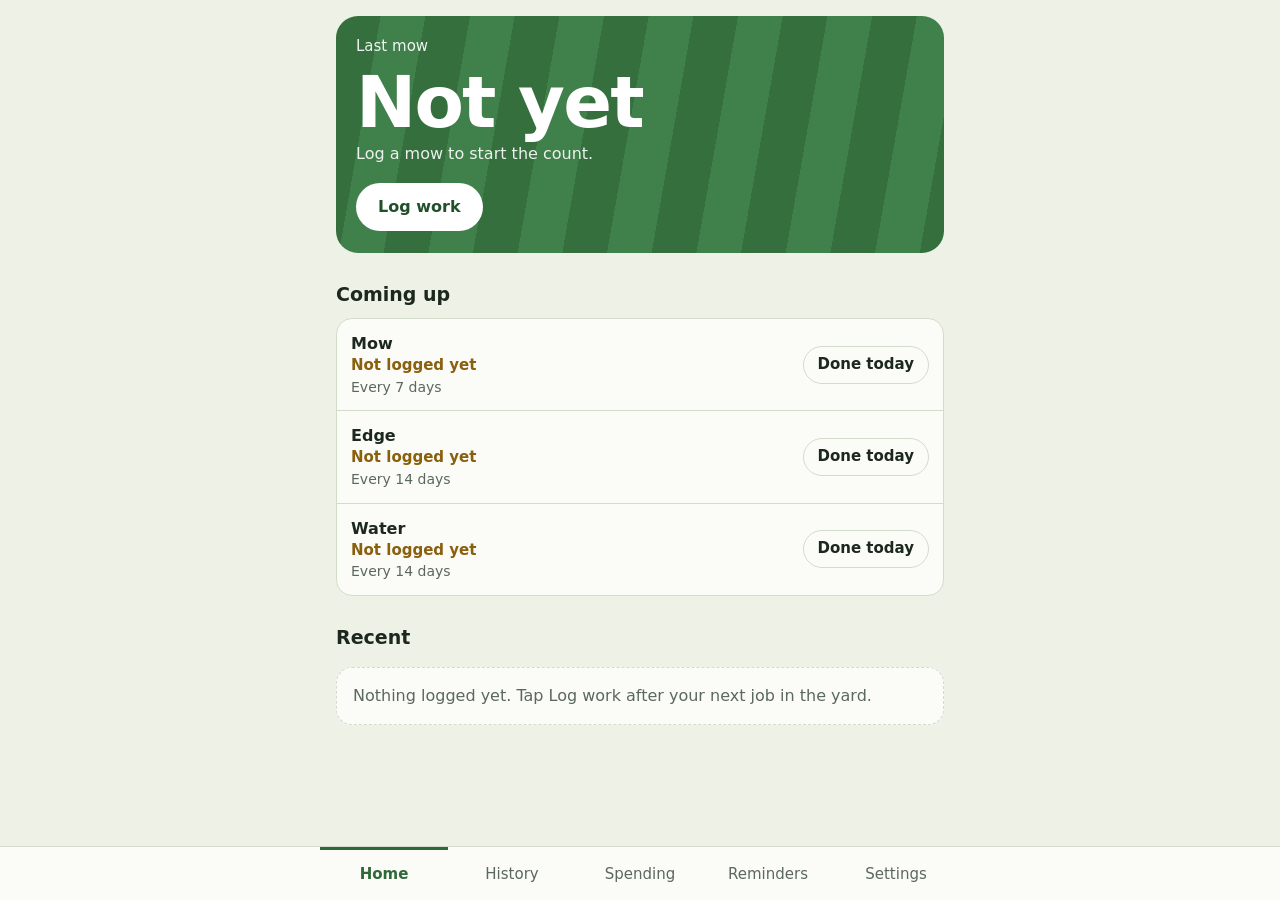
==== index.html @ 5a9a0180 "Add files via upload" ====
<!doctype html>
<html lang="en">
<head>
<meta charset="utf-8">
<meta name="viewport" content="width=device-width, initial-scale=1, viewport-fit=cover">
<title>TurfDiary</title>
<meta name="description" content="Your lawn’s diary: track yard work, products, costs, reminders and progress photos.">
<meta name="theme-color" content="#2E6A39">
<link rel="manifest" href="manifest.webmanifest">
<link rel="icon" href="icon-192.png" type="image/png">
<link rel="apple-touch-icon" href="icon-192.png">
<link rel="stylesheet" href="styles.css">
</head>
<body>
<div id="root"></div>
<div id="sheet"></div>
<noscript><p style="padding:16px">TurfDiary needs JavaScript turned on.</p></noscript>
<script src="app.js"></script>
<script>
if("serviceWorker" in navigator){window.addEventListener("load",function(){navigator.serviceWorker.register("sw.js").catch(function(){})})}
</script>
</body>
</html>
---- styles.css ----
:root{--bg:#EDF1E6;--surface:#FBFCF8;--ink:#1C281E;--muted:#5B685C;--line:#D3DCCB;--grass:#2E6A39;--grass-ink:#FFFFFF;--stripe-a:#356F3E;--stripe-b:#40804A;--soil:#7A5A3C;--over:#A8342B;--soon:#8A5F0E;--chip:#E2E9DA;color-scheme:light;box-sizing:border-box;padding-top:env(safe-area-inset-top,0px);padding-bottom:env(safe-area-inset-bottom,0px)}
@media (prefers-color-scheme:dark){:root:not([data-theme="light"]){--bg:#111813;--surface:#19221B;--ink:#E3ECE0;--muted:#97A698;--line:#2B392D;--grass:#7CC487;--grass-ink:#0F1A11;--stripe-a:#1F4526;--stripe-b:#28552F;--soil:#C49A72;--over:#F08A7E;--soon:#E3B65A;--chip:#223024;color-scheme:dark}}
:root[data-theme="dark"]{--bg:#111813;--surface:#19221B;--ink:#E3ECE0;--muted:#97A698;--line:#2B392D;--grass:#7CC487;--grass-ink:#0F1A11;--stripe-a:#1F4526;--stripe-b:#28552F;--soil:#C49A72;--over:#F08A7E;--soon:#E3B65A;--chip:#223024;color-scheme:dark}
html{scroll-padding-top:env(safe-area-inset-top,0px)}
*,*::before,*::after{box-sizing:inherit}
body{margin:0;background:var(--bg);color:var(--ink);font-family:system-ui,ui-sans-serif,-apple-system,"Segoe UI",Roboto,sans-serif;font-size:16px;line-height:1.45;padding-bottom:84px}
main{max-width:640px;margin:0 auto;padding:16px}
h1.page{font-size:30px;font-weight:800;letter-spacing:-.01em;margin:8px 0 14px}
h2{font-size:19px;font-weight:700;margin:28px 0 10px}
.hero{border-radius:22px;color:#fff;background:repeating-linear-gradient(100deg,var(--stripe-a) 0 44px,var(--stripe-b) 44px 88px);padding:20px 20px 22px}
.hero-top{display:flex;justify-content:space-between;gap:12px;font-size:15px;opacity:.92}
.status-text{font-size:13px}
.big{font-size:clamp(44px,13vw,72px);font-weight:800;line-height:.95;letter-spacing:-.025em;margin:10px 0 6px}
.hero-sub{opacity:.9;margin-bottom:18px}
.hero .btn{background:#fff;color:#21502A;border:0;padding:12px 22px}
.btn{font:inherit;font-weight:600;border-radius:999px;padding:9px 16px;border:1px solid var(--line);background:var(--surface);color:var(--ink);cursor:pointer;min-height:42px}
.btn.primary{background:var(--grass);color:var(--grass-ink);border-color:transparent}
.btn.small{padding:6px 14px;min-height:38px;font-size:15px;white-space:nowrap}
.btn.ghost{background:transparent}
.link{font:inherit;background:none;border:0;padding:0;color:var(--grass);font-weight:600;text-decoration:underline;cursor:pointer}
:focus-visible{outline:3px solid var(--grass);outline-offset:2px}
.list{background:var(--surface);border:1px solid var(--line);border-radius:16px;overflow:hidden}
.item{display:flex;align-items:center;gap:12px;padding:13px 14px;border-top:1px solid var(--line)}
.item:first-child{border-top:0}
.grow{flex:1;min-width:0}
.t{font-weight:600}
.s{font-size:15px;color:var(--muted)}
.s.over{color:var(--over);font-weight:600}
.s.soon{color:var(--soon);font-weight:600}
.m{font-size:14px;color:var(--muted);overflow-wrap:anywhere}
.date{width:42px;text-align:center;line-height:1.05;flex:none}
.date span{display:block;font-size:22px;font-weight:800}
.date small{color:var(--muted);font-size:13px}
.cost{font-weight:600;font-variant-numeric:tabular-nums;white-space:nowrap}
.empty{color:var(--muted);background:var(--surface);border:1px dashed var(--line);border-radius:16px;padding:16px}
.month-h{font-size:15px;color:var(--muted);font-weight:600;margin:22px 0 8px}
.month-h b{color:var(--ink);float:right;font-variant-numeric:tabular-nums}
.toolbar{display:flex;gap:10px;align-items:center;justify-content:space-between;flex-wrap:wrap}
select,input,textarea{font:inherit;color:var(--ink);background:var(--bg);border:1px solid var(--line);border-radius:10px;padding:9px 12px;max-width:100%}
textarea{resize:vertical}
.stats{display:grid;grid-template-columns:1fr 1fr;gap:10px}
.stat{background:var(--surface);border:1px solid var(--line);border-radius:16px;padding:14px}
.stat b{display:block;font-size:30px;font-weight:800;letter-spacing:-.02em;font-variant-numeric:tabular-nums}
.stat span{color:var(--muted);font-size:14px}
.months{display:grid;grid-template-columns:repeat(12,1fr);gap:5px;align-items:end;height:120px;padding:14px 14px 0;background:var(--surface);border:1px solid var(--line);border-bottom:0;border-radius:16px 16px 0 0}
.months i{display:block;background:var(--grass);border-radius:4px 4px 0 0;min-height:2px}
.mlabels{display:grid;grid-template-columns:repeat(12,1fr);gap:5px;padding:6px 14px 10px;background:var(--surface);border:1px solid var(--line);border-top:0;border-radius:0 0 16px 16px;font-size:12px;color:var(--muted);text-align:center}
.bar{height:10px;background:var(--chip);border-radius:5px;overflow:hidden;margin-top:6px}
.bar span{display:block;height:100%;background:var(--soil);border-radius:5px}
.every{display:flex;align-items:center;gap:8px;color:var(--muted);font-size:15px;margin-top:4px}
.every input{width:76px;padding:6px 10px}
.add{display:flex;gap:8px;flex-wrap:wrap;align-items:center;padding:14px;background:var(--surface);border:1px solid var(--line);border-radius:16px}
.add input{width:76px}
.note{color:var(--muted);font-size:15px;margin:0 0 14px;max-width:60ch}
nav.tabs{position:fixed;left:0;right:0;bottom:0;background:var(--surface);border-top:1px solid var(--line);padding-bottom:env(safe-area-inset-bottom,0px);z-index:5}
nav.tabs .in{display:flex;max-width:640px;margin:0 auto}
nav.tabs button{flex:1;font:inherit;font-size:15px;background:none;border:0;color:var(--muted);padding:14px 4px;cursor:pointer;border-top:3px solid transparent}
nav.tabs button[aria-current="page"]{color:var(--grass);font-weight:700;border-top-color:var(--grass)}
.scrim{position:fixed;inset:0;background:rgba(0,0,0,.45);z-index:10}
.sheet{position:fixed;left:0;right:0;bottom:0;z-index:11;background:var(--surface);border-radius:22px 22px 0 0;padding:20px 16px calc(20px + env(safe-area-inset-bottom,0px));max-width:640px;margin:0 auto;max-height:90%;overflow:auto;animation:up .18s ease-out}
@keyframes up{from{transform:translateY(24px);opacity:.6}to{transform:none;opacity:1}}
.sheet h2{margin:0 0 14px;font-size:22px}
.field{display:block;margin-bottom:14px;font-weight:600}
.field input,.field textarea{display:block;width:100%;margin-top:6px;font-weight:400}
fieldset{border:0;padding:0;margin:0 0 14px}
legend{font-weight:600;margin-bottom:8px;padding:0}
.tally{font-size:13px;color:var(--muted);margin-top:-1px}
.row-acts{display:flex;flex-direction:column;gap:6px;flex:none}
.btn.danger{background:var(--over);color:var(--surface);border-color:transparent}
.chips{display:flex;flex-wrap:wrap;gap:8px}
.prod-chips{align-items:center;margin:-6px 0 14px}
.prod-chips:empty{display:none}
.chip.small{font-size:14px;padding:5px 12px}
.prod{font-size:15px;color:var(--soil);font-weight:600;overflow-wrap:anywhere}
.chip{font:inherit;font-size:15px;border:1px solid var(--line);background:var(--chip);color:var(--ink);border-radius:999px;padding:8px 14px;cursor:pointer}
.chip[aria-pressed="true"]{background:var(--grass);color:var(--grass-ink);border-color:transparent;font-weight:600}
.err{color:var(--over);font-weight:600;min-height:1.4em;margin:0 0 8px}
.actions{display:flex;gap:10px;justify-content:flex-end}
.thumbs{display:flex;flex-wrap:wrap;gap:10px;margin-top:8px;font-weight:400}
.thumb{width:72px;height:72px;border-radius:10px;object-fit:cover;display:block;border:1px solid var(--line)}
.thumb-wrap{position:relative}
.thumb-x{position:absolute;top:-8px;right:-8px;width:28px;height:28px;border-radius:50%;border:0;background:var(--ink);color:var(--surface);font:inherit;font-size:17px;line-height:1;cursor:pointer}
.thumb-add,.thumb-busy{display:flex;align-items:center;justify-content:center;background:var(--chip);color:var(--ink);font-size:14px;font-weight:600;text-align:center;position:relative}
.thumb-add{cursor:pointer;line-height:1.2;padding:4px}
.thumb-add:focus-within{outline:3px solid var(--grass);outline-offset:2px}
.vh{position:absolute;inset:0;width:100%;height:100%;margin:0;padding:0;opacity:0;cursor:pointer;font-size:0}
.row-thumbs{display:flex;gap:6px;margin-top:6px;flex-wrap:wrap}
.rthumb{padding:0;border:0;background:none;cursor:pointer;border-radius:8px}
.rthumb img{width:48px;height:48px;object-fit:cover;border-radius:8px;display:block;background:var(--chip)}
.row-thumbs.big .rthumb img{width:84px;height:84px;border-radius:10px}
.viewer .full{display:block;width:100%;max-height:60vh;object-fit:contain;border-radius:12px;background:var(--chip);margin:12px 0}
.btn:disabled{opacity:.4;cursor:default}
@media (prefers-reduced-motion:reduce){*{animation:none!important}}

/* soil temperature */
.soil{margin-top:16px;background:var(--surface);border:1px solid var(--line);border-radius:16px;padding:16px}
.soil-h{margin:0 0 4px;font-size:17px}
.soil-top{display:flex;justify-content:space-between;align-items:flex-end;gap:12px;flex-wrap:wrap}
.soil-now{font-size:46px;font-weight:800;letter-spacing:-.02em;font-variant-numeric:tabular-nums;line-height:1}
.soil-now small{font-size:16px;font-weight:600;color:var(--muted);letter-spacing:0;margin-left:6px}
.soil-deep{color:var(--muted);font-size:15px;text-align:right}
.soil-chart{display:grid;grid-template-columns:repeat(14,1fr);gap:3px;align-items:end;height:72px;margin-top:16px}
.soil-chart i{display:block;background:var(--soil);opacity:.55;border-radius:3px 3px 0 0;min-height:3px}
.soil-chart i.fc{opacity:.28}
.soil-chart i.today{opacity:1;background:var(--grass)}
.soil-axis{display:flex;justify-content:space-between;font-size:12px;color:var(--muted);margin-top:5px}
.soil-tips{margin:12px 0 0;padding:0;list-style:none}
.soil-tips li{padding:9px 0;border-top:1px solid var(--line);font-size:15px;color:var(--muted)}
.soil-tips b{display:block;color:var(--ink);font-size:16px}
.src{font-size:13px;color:var(--muted);margin:10px 0 0}
.src a{color:var(--grass)}
.loc-results{margin-top:10px}
.loc-results .item{cursor:pointer;width:100%;text-align:left;font:inherit;color:var(--ink);background:none;border:0;border-top:1px solid var(--line)}
.loc-results .item:first-child{border-top:0}
.search-row{display:flex;gap:8px;margin-top:10px}
.search-row input{flex:1;min-width:0}
.settings-block{background:var(--surface);border:1px solid var(--line);border-radius:16px;padding:16px}
.settings-block p{margin:0 0 10px}
.file-btn{position:relative;overflow:hidden;display:inline-flex;align-items:center}
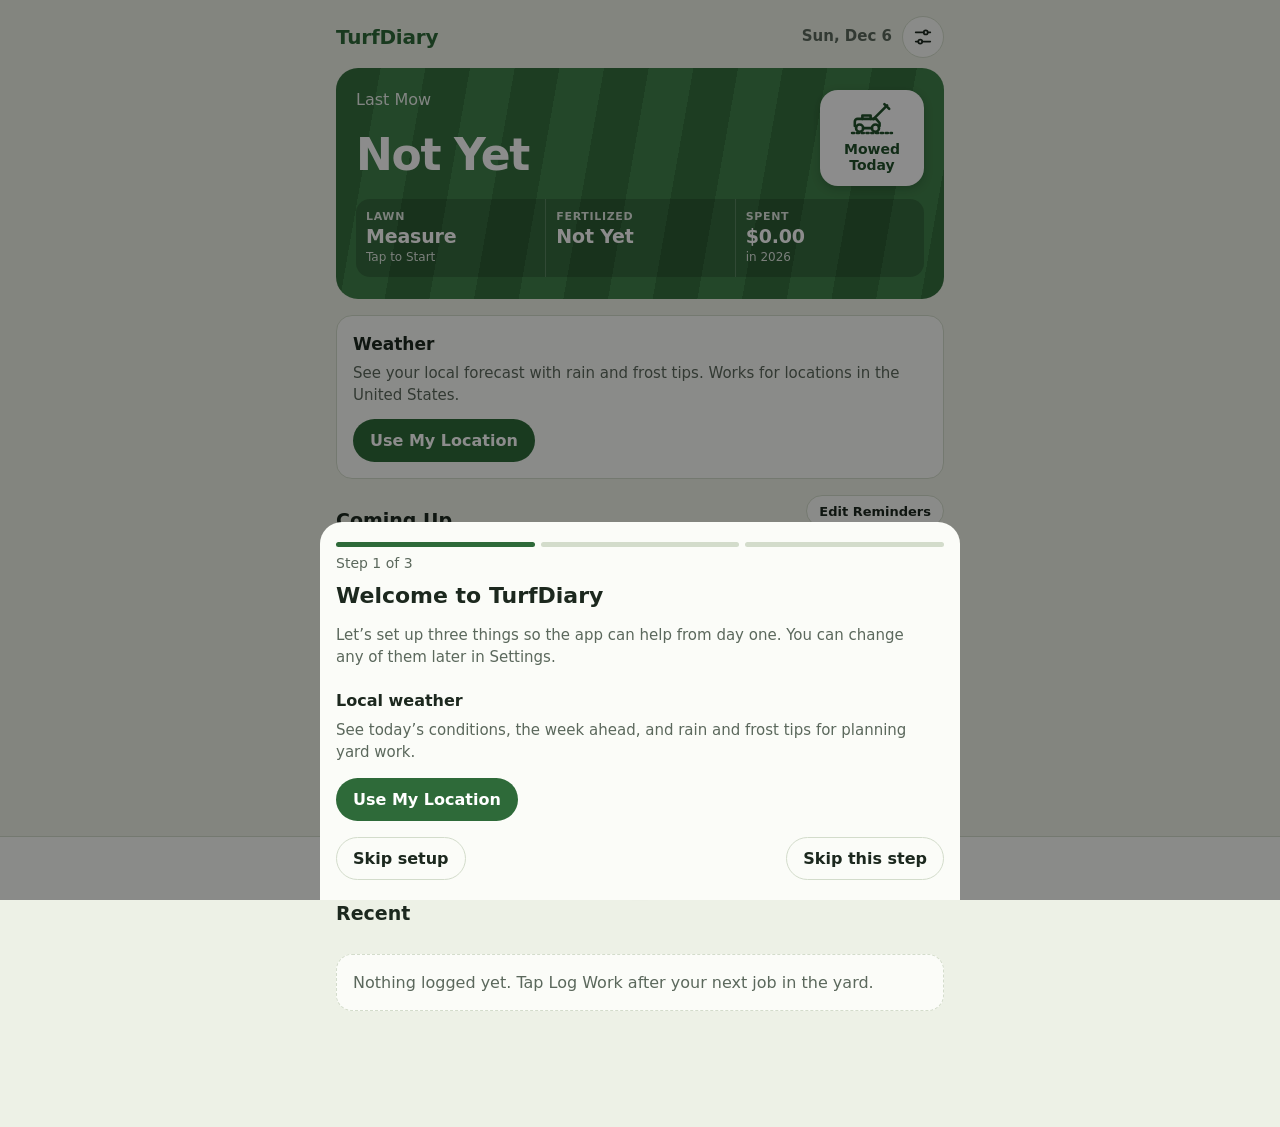
==== commit a5f17a5d: "v24: faster updates, small-phone layout, matching button rows" ====
--- a/index.html
+++ b/index.html
@@ -17,7 +17,22 @@
 <noscript><p style="padding:16px">TurfDiary needs JavaScript turned on.</p></noscript>
 <script src="app.js"></script>
 <script>
-if("serviceWorker" in navigator){window.addEventListener("load",function(){navigator.serviceWorker.register("sw.js").catch(function(){})})}
+if("serviceWorker" in navigator){
+  /* Faster updates: check for a new version on open and whenever the app comes back to the screen,
+     then switch to it automatically (or right after a form is closed). */
+  var hadController=!!navigator.serviceWorker.controller,reloading=false;
+  navigator.serviceWorker.addEventListener("controllerchange",function(){
+    if(!hadController||reloading)return;
+    function go(){if(reloading)return;reloading=true;try{sessionStorage.setItem("td-updated","1")}catch(e){}location.reload()}
+    if(document.querySelector("#sheet .sheet,#sheet2 .sheet,#mapview,#scanview")){var iv=setInterval(function(){if(!document.querySelector("#sheet .sheet,#sheet2 .sheet,#mapview,#scanview")){clearInterval(iv);go()}},1000)}else go();
+  });
+  window.addEventListener("load",function(){
+    navigator.serviceWorker.register("sw.js",{updateViaCache:"none"}).then(function(reg){
+      document.addEventListener("visibilitychange",function(){if(document.visibilityState==="visible")reg.update().catch(function(){})});
+    }).catch(function(){});
+    try{if(sessionStorage.getItem("td-updated")){sessionStorage.removeItem("td-updated");setTimeout(function(){if(window.tdToast)tdToast("TurfDiary updated to the latest version")},600)}}catch(e){}
+  });
+}
 </script>
 </body>
 </html>
--- a/styles.css
+++ b/styles.css
@@ -117,3 +117,488 @@
 .settings-block{background:var(--surface);border:1px solid var(--line);border-radius:16px;padding:16px}
 .settings-block p{margin:0 0 10px}
 .file-btn{position:relative;overflow:hidden;display:inline-flex;align-items:center}
+
+/* several tasks at once */
+[hidden]{display:none!important}
+.mt-row{display:grid;grid-template-columns:1fr 104px;gap:6px 8px;margin-top:12px;font-weight:400}
+.mt-name{grid-column:1/-1;font-weight:600;color:var(--grass)}
+.mt-row input{width:100%;min-width:0}
+
+/* weather */
+.wx-list{margin-top:12px;border-top:1px solid var(--line)}
+.wx-row{display:grid;grid-template-columns:3.6em 1fr 2.6em 4.6em;gap:8px;padding:7px 0;border-bottom:1px solid var(--line);font-size:15px;align-items:baseline}
+.wx-short{font-size:14px;line-height:1.3}
+.wx-pop{color:var(--rain);font-size:13px;font-weight:600;text-align:right}
+.wx-low{color:var(--muted);font-weight:500}
+.wx-name{font-weight:600}
+.wx-short{color:var(--muted)}
+.wx-temp{font-weight:700;font-variant-numeric:tabular-nums;text-align:right;white-space:nowrap}
+
+:root{--rain:#2F6FAE}
+@media (prefers-color-scheme:dark){:root:not([data-theme="light"]){--rain:#8DBDEB}}
+:root[data-theme="dark"]{--rain:#8DBDEB}
+@media (max-width:380px){nav.tabs button{font-size:13px;padding-left:2px;padding-right:2px}}
+
+/* 7-day forecast strip */
+:root{--sun:#F2B33D;--moon:#CBAE55;--cloud:#FFFFFF;--cloud-edge:#9AA8A0}
+@media (prefers-color-scheme:dark){:root:not([data-theme="light"]){--cloud:#C9D3CC;--cloud-edge:#6F7D74;--moon:#E3D6A6}}
+:root[data-theme="dark"]{--cloud:#C9D3CC;--cloud-edge:#6F7D74;--moon:#E3D6A6}
+.wx-strip{display:grid;grid-template-columns:repeat(7,minmax(0,1fr));margin-top:14px;border:1px solid var(--line);border-radius:14px;overflow:hidden;background:var(--bg)}
+.wx-day{appearance:none;border:0;border-left:1px solid var(--line);background:none;font:inherit;color:var(--ink);padding:9px 0 9px;display:flex;flex-direction:column;align-items:center;gap:1px;cursor:pointer;min-width:0}
+.wx-day:first-child{border-left:0}
+.wx-day.sel{background:var(--chip);box-shadow:inset 0 3px 0 var(--grass)}
+.wx-dname{font-size:11px;font-weight:800;letter-spacing:.03em;text-transform:uppercase;white-space:nowrap}
+.wx-ic{width:34px;height:34px;display:block;margin:3px 0 0}
+.wx-dpop{font-size:11px;font-weight:600;color:var(--muted);min-height:14px;line-height:14px;display:flex;align-items:center;gap:2px}
+.wx-dpop::before{content:"";width:6px;height:8px;background:currentColor;border-radius:50% 50% 50% 50%/60% 60% 40% 40%;clip-path:polygon(50% 0,100% 60%,85% 95%,15% 95%,0 60%);opacity:.85}
+.wx-dpop.wet{color:var(--rain);font-weight:800}
+.wx-hi{font-size:19px;font-weight:800;line-height:1.15;font-variant-numeric:tabular-nums}
+.wx-lo{font-size:13px;color:var(--muted);font-variant-numeric:tabular-nums;min-height:1.2em}
+.wx-detail{font-size:14px;color:var(--muted);margin:8px 0 0;min-height:1.4em}
+@media (max-width:370px){.wx-ic{width:28px;height:28px}.wx-hi{font-size:17px}.wx-dname{font-size:10px}}
+
+/* today panel + day/night rain */
+.wx-today{display:flex;align-items:center;justify-content:space-between;gap:12px;margin-top:10px}
+.wx-today-main{min-width:0}
+.wx-today .soil-now small{display:inline;font-size:15px}
+.wx-today-text{color:var(--muted);font-size:15px;margin-top:4px}
+.wx-today-ic{display:flex;flex-direction:column;align-items:center;flex:none}
+.wx-today-ic .wx-ic{width:70px;height:70px;margin:0}
+.wx-today-pops{display:flex;gap:10px;margin-top:2px}
+.wx-pp.big{font-size:14px}
+.wx-pp.big .pp-sun,.wx-pp.big .pp-moon{width:9px;height:9px}
+.wx-pp.big .pp-moon{box-shadow:inset -3px 0 0 0 var(--moon)}
+.wx-dn{margin-top:12px;border:1px solid var(--line);border-radius:12px;overflow:hidden}
+.wx-dn-row{display:flex;align-items:center;gap:10px;padding:8px 12px;border-top:1px solid var(--line);background:var(--bg)}
+.wx-dn-row:first-child{border-top:0}
+.wx-dn-ic .wx-ic{width:26px;height:26px;margin:0}
+.wx-dn-lbl{flex:1;min-width:0;font-size:15px;color:var(--muted)}
+.wx-dn-lbl b{color:var(--ink);margin-right:6px}
+.wx-dn-pop{font-weight:700;font-size:17px;color:var(--muted);font-variant-numeric:tabular-nums;white-space:nowrap}
+.wx-dn-pop small{font-size:12px;font-weight:600;margin-left:3px}
+.wx-dn-pop.wet{color:var(--rain);font-weight:800}
+.wx-pps{display:flex;flex-direction:column;align-items:center;gap:1px;margin-top:3px}
+.wx-pp{display:flex;align-items:center;gap:3px;font-size:11px;font-weight:600;color:var(--muted);font-variant-numeric:tabular-nums}
+.wx-pp.wet{color:var(--rain);font-weight:800}
+.pp-sun,.pp-moon{display:inline-block;width:7px;height:7px;border-radius:50%;background:var(--sun)}
+.pp-moon{background:transparent;box-shadow:inset -2.5px 0 0 0 var(--moon);transform:rotate(-20deg)}
+
+/* today emphasis */
+.wx-today{display:block;margin-top:12px;background:var(--bg);border:1px solid var(--line);border-radius:16px;padding:12px 14px 14px;box-shadow:inset 4px 0 0 var(--grass)}
+.wx-today-head{display:flex;align-items:baseline;gap:8px;flex-wrap:wrap}
+.wx-today-tag{font-size:13px;font-weight:800;letter-spacing:.08em;text-transform:uppercase;color:var(--grass)}
+.wx-today-date{font-size:14px;color:var(--muted)}
+.wx-today-body{display:flex;align-items:center;justify-content:space-between;gap:12px;margin-top:4px}
+.wx-now{display:flex;align-items:center;gap:10px}
+.wx-now-t{font-size:52px;font-weight:800;letter-spacing:-.03em;line-height:1;font-variant-numeric:tabular-nums}
+.wx-now-l{font-size:13px;font-weight:700;color:var(--muted);text-transform:uppercase;letter-spacing:.05em;line-height:1.25}
+.wx-now-l span{text-transform:none;letter-spacing:0;font-weight:500;font-size:14px}
+.wx-hl{display:flex;gap:14px;margin-top:8px;font-size:14px;color:var(--muted);white-space:nowrap}
+.wx-hl b{color:var(--ink);font-size:16px}
+.wx-today-text{color:var(--muted);font-size:14px;margin-top:6px}
+.wx-next{margin-top:16px;font-size:13px;font-weight:800;letter-spacing:.08em;text-transform:uppercase;color:var(--muted)}
+.wx-next+.wx-strip{margin-top:6px}
+
+.wx-outlook{margin-top:8px;display:grid;gap:3px;font-size:14px;color:var(--muted)}
+.wx-outlook div{display:flex;align-items:center;gap:6px}
+.wx-outlook b{color:var(--ink);font-weight:700;min-width:3.9em}
+.wx-outlook .pp-sun,.wx-outlook .pp-moon{width:9px;height:9px;flex:none}
+.wx-outlook .pp-moon{box-shadow:inset -3px 0 0 0 var(--moon)}
+
+/* condensed weather */
+.wx-today{cursor:pointer;padding:10px 12px 12px}
+.wx-today.sel{border-color:var(--grass)}
+.wx-now-t{font-size:46px}
+.wx-today-ic .wx-ic{width:58px;height:58px}
+.wx-hl{margin-top:4px}
+.wx-next{margin-top:12px}
+.wx-strip .wx-ic{width:30px;height:30px}
+.wx-day{padding:7px 0}
+
+/* day + night rain side by side */
+.wx-pps{flex-direction:row;gap:6px;margin-top:4px}
+.wx-pp{gap:2px;font-size:11.5px}
+.wx-next{display:flex;justify-content:space-between;align-items:baseline;gap:8px}
+.wx-key{font-size:12px;font-weight:600;letter-spacing:0;text-transform:none;color:var(--muted);display:flex;align-items:center;gap:3px;white-space:nowrap}
+.wx-key i{margin-left:4px}
+.wx-key .pp-moon{margin-left:6px}
+@media (max-width:370px){.wx-pps{gap:4px}.wx-pp{font-size:10.5px}}
+
+/* fit % signs */
+.wx-pps{gap:4px}
+.wx-pp{gap:1px;font-size:11px;letter-spacing:-.02em}
+.wx-pp small{font-size:.82em;font-weight:inherit;margin-left:.5px}
+.wx-pp .pp-sun,.wx-pp .pp-moon{width:6px;height:6px;margin-right:1px}
+.wx-pp .pp-moon{box-shadow:inset -2px 0 0 0 var(--moon)}
+@media (max-width:400px){.wx-pps{gap:3px}.wx-pp{font-size:10.5px;letter-spacing:-.03em}.wx-pp .pp-sun,.wx-pp .pp-moon{width:5px;height:5px;margin-right:0}}
+@media (max-width:350px){.wx-pps{flex-direction:column;gap:0}}
+
+/* split rain pill: day | night */
+:root{--day-tint:#FAEBC4;--night-tint:#DDE3EC}
+@media (prefers-color-scheme:dark){:root:not([data-theme="light"]){--day-tint:#3D3520;--night-tint:#262D38}}
+:root[data-theme="dark"]{--day-tint:#3D3520;--night-tint:#262D38}
+.wx-day .wx-pps{display:grid;grid-template-columns:1fr 1fr;gap:0;width:calc(100% - 6px);margin:5px 3px 0;border-radius:6px;overflow:hidden}
+.wx-day .wx-pp{display:block;text-align:center;font-size:10.5px;letter-spacing:-.02em;padding:2px 0;color:var(--ink);font-weight:600}
+.wx-day .wx-pp.d{background:var(--day-tint)}
+.wx-day .wx-pp.n{background:var(--night-tint)}
+.wx-day .wx-pp.wet{color:var(--rain);font-weight:800}
+.wx-day .wx-pp small{font-size:.8em;margin-left:0}
+.wx-key .sw{display:inline-block;width:10px;height:10px;border-radius:3px;margin-left:5px;margin-right:1px}
+.wx-key .sw.d{background:var(--day-tint);box-shadow:inset 0 0 0 1px rgba(0,0,0,.08)}
+.wx-key .sw.n{background:var(--night-tint);box-shadow:inset 0 0 0 1px rgba(0,0,0,.08)}
+@media (max-width:350px){.wx-day .wx-pps{grid-template-columns:1fr}}
+
+/* product calculator */
+.calc{font-size:14px;margin:-6px 0 12px;color:var(--muted)}
+.calc:empty{display:none}
+.mt-calc{grid-column:1/-1;margin:0}
+.calc-ok{color:var(--grass);font-weight:600}
+.calc-ok.small{font-size:14px;margin-top:2px}
+.link.small{font-size:14px}
+.unit-row{display:flex;gap:8px;margin-top:6px}
+.unit-row input{flex:1;min-width:0;margin-top:0}
+.unit-row select{flex:none}
+.lawn-total{font-size:30px;font-weight:800;letter-spacing:-.02em;margin:0 0 10px}
+.lawn-total span{font-size:15px;font-weight:600;color:var(--muted);letter-spacing:0}
+#sheet2 .scrim{z-index:30}#sheet2 .sheet{z-index:31}
+/* tracing map */
+#mapview{position:fixed;inset:0;z-index:40;background:var(--surface);display:flex;flex-direction:column;padding-top:env(safe-area-inset-top,0px);padding-bottom:env(safe-area-inset-bottom,0px)}
+.map-top,.map-bottom{display:flex;align-items:center;gap:8px;padding:8px 10px}
+.map-read{flex:1;text-align:center;font-size:15px;line-height:1.25}
+.map-read b{font-size:18px}
+.map-read span{font-size:13px;color:var(--muted)}
+.map-bottom{justify-content:space-between}
+.map-box{position:relative;flex:1;overflow:hidden;background:#3b4a3e;touch-action:none;cursor:crosshair}
+.map-imgs,.map-svg{position:absolute;inset:0;width:100%;height:100%}
+.map-img{position:absolute;max-width:none;user-select:none;pointer-events:none}
+.map-svg{pointer-events:none}
+.poly-cur{fill:rgba(124,196,135,.35);stroke:#FFFFFF;stroke-width:2.5;stroke-linejoin:round}
+.poly-done{fill:rgba(242,179,61,.35);stroke:#F2B33D;stroke-width:2.5;stroke-linejoin:round}
+.poly-pt{fill:#2E6A39;stroke:#FFFFFF;stroke-width:2.5}
+.poly-label{fill:#FFFFFF;font:800 15px system-ui,sans-serif;text-anchor:middle;paint-order:stroke;stroke:rgba(0,0,0,.55);stroke-width:3px}
+.map-zoom{position:absolute;right:10px;top:10px;display:flex;flex-direction:column;gap:6px}
+.map-zoom .btn{width:42px;height:42px;padding:0;font-size:20px;line-height:1}
+.map-hint{position:absolute;left:10px;right:64px;bottom:10px;background:rgba(20,30,22,.78);color:#fff;font-size:14px;padding:8px 10px;border-radius:10px;pointer-events:none}
+.map-src{font-size:11px;color:var(--muted);text-align:center;margin:0 0 4px}
+
+.map-sections{display:flex;flex-wrap:wrap;gap:6px;padding:8px 10px 0;align-items:center}
+.map-sections:empty{display:none}
+.sec-chip{display:inline-flex;align-items:center;gap:4px;background:var(--day-tint);border:1px solid #F2B33D;border-radius:999px;padding:3px 4px 3px 10px;font-size:13px;font-weight:600}
+.sec-chip button{border:0;background:none;font:inherit;font-size:16px;line-height:1;width:24px;height:24px;border-radius:50%;cursor:pointer;color:var(--ink)}
+.sec-sum{font-size:14px;font-weight:800;margin-left:2px}
+
+/* barcode scanning */
+.hero-btns{display:flex;gap:10px;flex-wrap:wrap}
+.btn.ghost-light{background:transparent;color:#fff;border:1.5px solid rgba(255,255,255,.75)}
+#scanview{position:fixed;inset:0;z-index:50;background:#0d130f;color:#fff;display:flex;flex-direction:column;padding-top:env(safe-area-inset-top,0px);padding-bottom:env(safe-area-inset-bottom,0px)}
+#scanview .map-top{background:var(--surface);color:var(--ink)}
+.scan-box{position:relative;flex:1;overflow:hidden}
+.scan-box video{position:absolute;inset:0;width:100%;height:100%;object-fit:cover}
+.scan-frame{position:absolute;left:12%;right:12%;top:38%;height:22%;border:3px solid #F2B33D;border-radius:14px;box-shadow:0 0 0 2000px rgba(0,0,0,.35)}
+.scan-manual{background:var(--surface);color:var(--ink);padding:12px 14px 14px}
+.pc-match{color:var(--grass);font-weight:700;margin:0 0 4px;font-size:14px}
+.pc-need{background:var(--chip);border-radius:12px;padding:12px 14px;font-weight:600;margin-bottom:14px}
+.m.small{font-size:13px}
+
+.cost-btns{display:flex;flex-wrap:wrap;align-items:center;gap:6px;margin-top:6px;color:var(--muted);font-size:13px}
+.dollar{align-self:center;font-weight:700;color:var(--muted)}
+.pc-cost{font-weight:500;color:var(--muted);margin-top:6px;font-size:15px}
+
+/* app header, icon tabs and the + button */
+.app-head{display:flex;align-items:center;justify-content:space-between;margin:0 0 10px}
+.app-name{font-size:20px;font-weight:800;letter-spacing:-.01em;color:var(--grass)}
+.icon-btn{width:42px;height:42px;border-radius:50%;border:1px solid var(--line);background:var(--surface);color:var(--ink);display:flex;align-items:center;justify-content:center;cursor:pointer}
+.icon-btn svg{width:22px;height:22px;fill:none;stroke:currentColor;stroke-width:1.8;stroke-linecap:round;stroke-linejoin:round}
+.sec-head{display:flex;align-items:baseline;justify-content:space-between;gap:8px}
+.sub-h{font-size:16px;margin:20px 0 8px}
+nav.tabs .in{display:grid;grid-template-columns:1fr 1fr 76px 1fr 1fr;align-items:end}
+nav.tabs button{display:flex;flex-direction:column;align-items:center;gap:2px;padding:8px 2px 9px;font-size:12px}
+nav.tabs button svg{width:24px;height:24px;fill:none;stroke:currentColor;stroke-width:1.8;stroke-linecap:round;stroke-linejoin:round}
+nav.tabs button[aria-current="page"]{border-top-color:transparent}
+nav.tabs button[aria-current="page"] svg{stroke-width:2.3}
+nav.tabs .plus-btn{justify-self:center;align-self:center;width:58px;height:58px;padding:0;border-radius:50%;background:var(--grass);color:var(--grass-ink);border:4px solid var(--surface);margin-top:-26px;box-shadow:0 4px 14px rgba(0,0,0,.22);display:flex;align-items:center;justify-content:center}
+nav.tabs .plus-btn svg{width:28px;height:28px;stroke-width:2.6}
+@media (max-width:380px){nav.tabs button{font-size:11px}nav.tabs .in{grid-template-columns:1fr 1fr 68px 1fr 1fr}}
+.plus-grid{display:grid;grid-template-columns:1fr 1fr;gap:10px;margin-bottom:12px}
+.plus-opt{font:inherit;text-align:left;background:var(--bg);border:1px solid var(--line);border-radius:14px;padding:14px 12px;color:var(--ink);cursor:pointer;display:flex;flex-direction:column;gap:4px;min-height:96px}
+.plus-opt b{font-size:16px;color:var(--grass)}
+.plus-opt span{font-size:13px;color:var(--muted);line-height:1.3}
+
+/* quick-reference hero */
+.hero .big{margin-bottom:4px}
+.hero-sub{margin-bottom:6px}
+.hero-next{display:inline-block;background:rgba(255,255,255,.16);border-radius:999px;padding:5px 12px;font-weight:700;font-size:15px;margin-bottom:14px}
+.hero-tiles{display:grid;grid-template-columns:repeat(3,minmax(0,1fr));background:rgba(0,0,0,.18);border-radius:14px;overflow:hidden}
+.hero-tile{appearance:none;border:0;border-left:1px solid rgba(255,255,255,.18);background:none;color:#fff;font:inherit;text-align:left;padding:10px 10px 11px;cursor:pointer;display:flex;flex-direction:column;gap:1px;min-width:0}
+.hero-tile:first-child{border-left:0}
+.ht-l{font-size:11px;font-weight:800;letter-spacing:.06em;text-transform:uppercase;opacity:.85}
+.ht-v{font-size:20px;font-weight:800;line-height:1.15;font-variant-numeric:tabular-nums;white-space:nowrap;overflow:hidden;text-overflow:ellipsis}
+.ht-n{font-size:12px;opacity:.85;white-space:nowrap;overflow:hidden;text-overflow:ellipsis}
+.hero-tile:focus-visible{outline:3px solid #fff;outline-offset:-3px}
+@media (max-width:370px){.ht-v{font-size:17px}.hero-tile{padding:9px 8px}}
+
+/* notifications */
+.switch-row{display:flex;align-items:center;justify-content:space-between;gap:12px;cursor:pointer}
+.switch{appearance:none;-webkit-appearance:none;width:50px;height:30px;border-radius:999px;background:var(--line);position:relative;flex:none;cursor:pointer;transition:background .15s}
+.switch::after{content:"";position:absolute;top:3px;left:3px;width:24px;height:24px;border-radius:50%;background:#fff;box-shadow:0 1px 3px rgba(0,0,0,.25);transition:transform .15s}
+.switch:checked{background:var(--grass)}
+.switch:checked::after{transform:translateX(20px)}
+.notify-opts fieldset{margin-bottom:10px}
+
+/* quick mow button */
+.hero-top{align-items:center}
+.mow-btn{display:inline-flex;align-items:center;gap:8px;font:inherit;font-weight:700;font-size:14px;background:#fff;color:#21502A;border:0;border-radius:999px;padding:7px 14px 7px 10px;cursor:pointer;box-shadow:0 2px 8px rgba(0,0,0,.18)}
+.mow-btn svg{width:34px;height:26px;fill:none;stroke:currentColor;stroke-width:1.9;stroke-linecap:round;stroke-linejoin:round}
+.mow-btn.done{background:rgba(255,255,255,.18);color:#fff;box-shadow:none;border:1.5px solid rgba(255,255,255,.7)}
+.hero-status{font-size:14px;font-weight:600;min-height:0;margin:-6px 0 10px}
+.hero-status:empty{display:none}
+
+/* even spacing under the big Last mow value */
+.hero .big{line-height:1.05;margin:10px 0 10px}
+.hero-sub{line-height:1.35;margin-bottom:12px}
+
+/* mow animation */
+.hero{position:relative;overflow:hidden}
+.mow-anim{position:absolute;inset:0;pointer-events:none;z-index:2}
+.mow-trail{position:absolute;width:48px;transform-origin:50% 100%;background:linear-gradient(90deg,rgba(255,255,255,0) 0,rgba(214,240,190,.38) 18%,rgba(214,240,190,.38) 82%,rgba(255,255,255,0) 100%);transform:rotate(10deg) scaleY(0)}
+.mow-sprite{position:absolute;left:0;top:0;width:40px;height:52px;filter:drop-shadow(0 3px 4px rgba(0,0,0,.35))}
+.mow-sprite svg{width:40px;height:52px;display:block}
+
+.hero>*:not(.mow-anim){position:relative;z-index:1}
+.mow-anim.under{z-index:0}
+.ht-v{font-size:19px;letter-spacing:-.01em}
+@media (max-width:370px){.ht-v{font-size:16.5px}}
+
+.cat-h{font-size:14px;font-weight:800;letter-spacing:.06em;text-transform:uppercase;color:var(--muted);margin:16px 0 6px}
+.cat-h:first-child{margin-top:0}
+.cat-h span{font-weight:600;letter-spacing:0;color:var(--muted);opacity:.8}
+select{width:100%}
+.field select{display:block;margin-top:6px}
+.unit-row select{width:auto}
+
+.no-rate{flex-basis:100%;background:var(--chip);border-radius:12px;padding:12px 14px;margin-bottom:4px;display:flex;flex-direction:column;gap:4px}
+.no-rate span{color:var(--muted);font-size:14px}
+#p-actions{flex-wrap:wrap}
+
+/* fixed-height Last mow card */
+.hero-row{display:flex;align-items:center;justify-content:space-between;gap:8px;min-height:34px;margin:0 0 14px}
+.hero-row .hero-sub{margin:0;font-size:16px;white-space:nowrap}
+.hero-row .hero-next{margin:0;font-size:13.5px;padding:5px 11px;white-space:nowrap}
+.hero-next.late{background:#F2B33D;color:#2B2410}
+@media (max-width:370px){.hero-row .hero-sub{font-size:15px}.hero-row .hero-next{font-size:12.5px;padding:4px 9px}}
+/* toast for quick confirmations */
+#toast{position:fixed;left:50%;bottom:calc(96px + env(safe-area-inset-bottom,0px));transform:translate(-50%,12px);background:var(--ink);color:var(--surface);font-weight:600;font-size:15px;padding:10px 16px;border-radius:999px;box-shadow:0 6px 18px rgba(0,0,0,.25);opacity:0;pointer-events:none;transition:opacity .2s,transform .2s;z-index:60;max-width:calc(100% - 32px);text-align:center}
+#toast.show{opacity:1;transform:translate(-50%,0)}
+/* stop scroll from leaking out of sheets */
+.sheet{overscroll-behavior:contain}
+.mow-btn{border:1.5px solid transparent}
+
+/* receipts */
+.rc-btn{display:inline-flex;align-items:center;gap:8px;margin:0 0 14px}
+.rc-btn svg,.toolbar .btn svg{width:20px;height:20px;fill:none;stroke:currentColor;stroke-width:1.8;stroke-linecap:round;stroke-linejoin:round}
+.rc-head{display:flex;justify-content:space-between;align-items:flex-start;gap:10px;background:var(--chip);border-radius:12px;padding:10px 12px}
+.rc-head b{display:block}.rc-head span{font-size:13px;color:var(--muted)}
+.rc-total{font-size:22px;font-weight:800;text-align:right;font-variant-numeric:tabular-nums}
+.rc-total span{display:block;font-size:12px;font-weight:600}
+.rc-list{display:flex;flex-direction:column;gap:8px;margin-bottom:12px}
+.rc-row{border:1px solid var(--line);border-radius:12px;padding:10px 12px;background:var(--bg)}
+.rc-row.ok{border-color:var(--grass)}
+.rc-line{display:flex;justify-content:space-between;gap:10px;font-family:ui-monospace,Menlo,Consolas,monospace;font-size:13px}
+.rc-price{font-weight:700;white-space:nowrap}
+.rc-how{color:var(--grass);font-weight:700;font-size:14px;margin:4px 0}
+.rc-how span{font-weight:500;color:var(--muted)}
+.rc-row select{margin-top:6px}
+.rc-upd{display:flex;align-items:center;gap:8px;font-size:14px;margin-top:8px;color:var(--muted)}
+#toast{width:max-content}
+
+/* More details */
+details.more{border:1px solid var(--line);border-radius:12px;padding:0 12px;margin:0 0 14px;background:var(--bg)}
+details.more>summary{cursor:pointer;font-weight:700;padding:12px 0;list-style:none}
+details.more>summary::-webkit-details-marker{display:none}
+details.more>summary::after{content:"+";float:right;font-weight:800;color:var(--grass)}
+details.more[open]>summary::after{content:"\2212"}
+#more-sum{font-weight:500;color:var(--muted)}
+details.more[open]{padding-bottom:2px}
+.auto-note{font-size:13px;color:var(--muted);margin:-8px 0 8px}
+.auto-note:empty{display:none}
+/* tappable Coming up */
+.due-open{appearance:none;border:0;background:none;font:inherit;color:inherit;text-align:left;padding:0;cursor:pointer}
+.chev{color:var(--muted);font-weight:700}
+.link.again{margin-top:4px;font-size:13.5px}
+/* onboarding */
+.onb-steps{display:flex;gap:6px;margin-bottom:6px}
+.onb-steps i{flex:1;height:5px;border-radius:3px;background:var(--line)}
+.onb-steps i.on{background:var(--grass)}
+.onb h2{margin-top:6px}
+.onb-ok{font-weight:700;color:var(--grass)}
+.onb-row{cursor:pointer}
+.onb-row input[type=checkbox]{width:22px;height:22px;accent-color:var(--grass);flex:none}
+.onb-row .every{margin:0}
+/* backup reminder */
+.backup-banner{display:flex;flex-wrap:wrap;align-items:center;justify-content:space-between;gap:10px;background:var(--day-tint);border:1px solid #F2B33D;border-radius:16px;padding:12px 14px;margin-bottom:14px}
+.backup-banner b{display:block}
+.backup-banner span{font-size:14px;color:var(--muted)}
+.bb-acts{display:flex;gap:8px;margin-left:auto}
+
+/* app lock */
+#lockview{position:fixed;inset:0;z-index:200;background:var(--bg);display:flex;align-items:center;justify-content:center;padding:24px;padding-top:calc(24px + env(safe-area-inset-top,0px))}
+.lock-in{display:flex;flex-direction:column;align-items:center;gap:8px;text-align:center;width:100%;max-width:340px}
+.lock-logo{width:64px;height:64px;border-radius:18px;background:var(--grass);color:var(--grass-ink);display:flex;align-items:center;justify-content:center}
+.lock-logo svg{width:38px;height:38px;fill:none;stroke:currentColor;stroke-width:1.8;stroke-linecap:round;stroke-linejoin:round}
+.lock-in h2{margin:6px 0 0}
+.pin-dots{display:flex;gap:16px;margin:14px 0 4px}
+.pin-dots i{width:16px;height:16px;border-radius:50%;border:2px solid var(--grass)}
+.pin-dots i.on{background:var(--grass)}
+.lock-msg{min-height:1.4em}
+.pin-pad{display:grid;grid-template-columns:repeat(3,minmax(0,1fr));gap:12px;width:100%;margin:6px 0 10px}
+.pin-k{font:inherit;font-size:26px;font-weight:700;height:64px;border-radius:18px;border:1px solid var(--line);background:var(--surface);color:var(--ink);cursor:pointer;display:flex;align-items:center;justify-content:center}
+.pin-k.small{font-size:22px;background:transparent;border-color:transparent}
+.pin-k svg{width:28px;height:28px;fill:none;stroke:currentColor;stroke-width:1.8;stroke-linecap:round}
+.pin-input{letter-spacing:.6em;font-size:22px;text-align:center}
+
+/* small pill buttons (match Edit/Delete, just smaller) */
+.btn.mini{font-size:13px;font-weight:600;padding:5px 12px;min-height:32px;line-height:1.2;border-radius:999px;white-space:nowrap}
+.btn.mini.again{margin-top:8px}
+.sec-head{align-items:center}
+.sec-head h2{margin-bottom:10px}
+
+.toolbar .btn svg{margin-right:6px}
+.toolbar .btn{display:inline-flex;align-items:center}
+a.btn{text-decoration:none;display:inline-flex;align-items:center}
+
+/* map modes, guide and section names */
+.map-mode{position:absolute;left:10px;top:10px;display:flex;background:var(--surface);border-radius:999px;padding:4px;box-shadow:0 3px 12px rgba(0,0,0,.25);z-index:3}
+.mm{font:inherit;font-size:14px;font-weight:700;border:0;background:none;color:var(--ink);padding:8px 12px;border-radius:999px;cursor:pointer;white-space:nowrap}
+.mm[aria-pressed="true"]{background:var(--grass);color:var(--grass-ink)}
+.map-box.drawing{cursor:crosshair}
+.map-hint{top:auto}
+.map-name{background:var(--surface);padding:12px 12px 6px;border-top:1px solid var(--line)}
+.map-name .chips{margin:8px 0}
+.chip.sel{outline:2px solid var(--grass)}
+.map-intro{position:absolute;inset:0;z-index:10;background:rgba(10,20,12,.55);display:flex;align-items:center;justify-content:center;padding:18px}
+.mi-card{background:var(--surface);color:var(--ink);border-radius:20px;padding:20px;max-width:400px;box-shadow:0 20px 50px rgba(0,0,0,.4)}
+.mi-card h2{margin:0 0 10px;font-size:22px}
+.mi-card ol{margin:0 0 16px;padding-left:20px;display:flex;flex-direction:column;gap:10px;font-size:15px;line-height:1.4}
+.zone-h{display:flex;justify-content:space-between;align-items:baseline;margin:6px 0 6px}
+.zone-h span{color:var(--muted);font-weight:600}
+.zone-amts{display:flex;flex-wrap:wrap;gap:4px 12px;font-size:13.5px;color:var(--muted);margin-top:2px}
+.zone-amts b{color:var(--ink);font-weight:600}
+.chip-sub{font-weight:500;opacity:.75;font-size:.85em;margin-left:4px}
+
+/* soil tests */
+.seg{display:flex;background:var(--chip);border-radius:999px;padding:4px;gap:4px}
+.seg button{flex:1;font:inherit;font-weight:700;font-size:15px;border:0;background:none;color:var(--ink);padding:9px 10px;border-radius:999px;cursor:pointer}
+.seg button[aria-selected="true"]{background:var(--surface);box-shadow:0 1px 4px rgba(0,0,0,.12);color:var(--grass)}
+.soil-item{width:100%;text-align:left;font:inherit;color:inherit;background:none;border:0;border-top:1px solid var(--line);cursor:pointer}
+.list .soil-item:first-child{border-top:0}
+.soil-chips{display:flex;flex-wrap:wrap;gap:6px;margin-top:4px}
+.soil-chip{font-size:13px;background:var(--chip);border-radius:999px;padding:3px 9px}
+.soil-chip b{font-weight:800}
+.soil-grid,.two-col{display:grid;grid-template-columns:1fr 1fr;gap:0 12px}
+.soil-grid .field{font-size:14px}
+.soil-v{font-weight:800;font-size:18px;white-space:nowrap;font-variant-numeric:tabular-nums}
+.soil-v span{font-size:12px;font-weight:600;color:var(--muted)}
+.soil-ch{font-size:12.5px;color:var(--muted)}
+
+.calc-note{display:block;font-size:12.5px;color:var(--muted);font-weight:500;margin-top:3px}
+
+/* + menu: centered */
+.plus-sheet h2{text-align:center}
+.plus-opt{text-align:center;align-items:center;justify-content:center}
+.plus-sheet .actions{justify-content:center}
+
+/* add a product: scan first */
+.big-btn{display:flex;width:100%;justify-content:center;align-items:center;gap:10px;min-height:54px;font-size:17px;margin-top:10px}
+.big-btn svg{width:24px;height:24px;fill:none;stroke:currentColor;stroke-width:2;stroke-linecap:round}
+.p-banner{background:var(--day-tint);border:1px solid #F2B33D;border-radius:12px;padding:10px 12px;font-size:14px;margin:0 0 12px}
+.pc-need div+div{margin-top:4px}
+
+.scan-top{margin:0 0 4px}
+.scan-top-note{text-align:center;font-size:13px;margin:4px 0 14px}
+/* make the Log work scan button stand out like the task chips */
+.btn.scan-top{background:var(--chip);color:var(--grass);border:1.5px solid var(--grass);font-weight:800}
+.btn.scan-top svg{stroke:var(--grass)}
+.btn.scan-top:active{filter:brightness(.95)}
+
+/* task names shown in title case (stored names unchanged) */
+.task-name,.chip[data-task],.mt-name{text-transform:capitalize}
+
+/* + menu: Log Work is the main action */
+.plus-opt.plus-main{grid-column:1/-1;background:var(--grass);border-color:var(--grass);color:var(--grass-ink);min-height:118px;padding:18px 14px;box-shadow:0 6px 16px rgba(46,106,57,.28)}
+.plus-opt.plus-main b{color:var(--grass-ink);font-size:22px}
+.plus-opt.plus-main span{color:var(--grass-ink);opacity:.9;font-size:14px}
+.plus-opt.plus-main svg{width:34px;height:34px;fill:none;stroke:currentColor;stroke-width:1.8;stroke-linecap:round;stroke-linejoin:round;margin-bottom:2px}
+.plus-opt.plus-wide{grid-column:1/-1;min-height:0}
+
+/* products: per-application needs */
+.needs{margin-top:6px;background:var(--chip);border-radius:12px;padding:8px 10px}
+.needs-h{font-size:11.5px;font-weight:800;letter-spacing:.06em;text-transform:uppercase;color:var(--muted);margin-bottom:2px}
+.need-row{display:flex;justify-content:space-between;gap:10px;font-size:14px;padding:2px 0}
+.need-row span{color:var(--muted)}
+.need-row b{color:var(--grass);text-align:right}
+.cat-h span{font-weight:700}
+.toolbar .btn svg{width:18px;height:18px;fill:none;stroke:currentColor;stroke-width:2.2;stroke-linecap:round;stroke-linejoin:round;margin-right:6px}
+/* Diary: Again button under Delete */
+.btn.again2{display:inline-flex;align-items:center;justify-content:center;gap:4px}
+.btn.again2 svg{width:16px;height:16px;fill:none;stroke:currentColor;stroke-width:2;stroke-linecap:round;stroke-linejoin:round}
+
+.prod-groups .item{flex-wrap:wrap}
+.prod-groups .item .needs{flex-basis:100%;margin-top:2px}
+.need-row span{white-space:nowrap}
+
+/* section names, categories and chips in title case */
+.sec-chip,.cat-h,.zone-h b,.soil-item .t{text-transform:capitalize}
+
+/* Again button beside the task name */
+.t-row{display:flex;align-items:center;justify-content:space-between;gap:8px}
+.btn.again3{display:inline-flex;align-items:center;gap:4px;flex:none}
+.btn.again3 svg{width:14px;height:14px;fill:none;stroke:currentColor;stroke-width:2;stroke-linecap:round;stroke-linejoin:round}
+
+.again-col{align-self:center;flex:none}
+.scan-top+.scan-top{margin-top:10px}
+.rc-store{display:flex;flex-direction:column;font-size:12px;font-weight:700;color:var(--muted);gap:2px}
+.rc-store input{font:inherit;font-size:16px;font-weight:700;color:var(--ink);padding:6px 8px;border-radius:8px;border:1px solid var(--line);background:var(--surface);width:100%;max-width:220px}
+
+.hero-today{font-size:15px;font-weight:600;opacity:.9;white-space:nowrap}
+
+.head-right{display:flex;align-items:center;gap:10px}
+.head-date{font-size:15px;font-weight:700;color:var(--muted);white-space:nowrap}
+
+/* two action buttons side by side on any phone */
+.btn-pair{display:grid;grid-template-columns:1fr 1fr;gap:10px;margin-bottom:14px}
+.btn-pair .btn{display:inline-flex;align-items:center;justify-content:center;gap:6px;padding-left:10px;padding-right:10px;white-space:nowrap;min-width:0}
+.btn-pair .btn svg{width:18px;height:18px;fill:none;stroke:currentColor;stroke-width:2.2;stroke-linecap:round;stroke-linejoin:round;flex:none}
+@media (max-width:370px){.btn-pair .btn{font-size:15px}}
+
+/* Home card: Mowed Today box beside the Last Mow counter */
+.hero-main{display:flex;align-items:stretch;justify-content:space-between;gap:12px;margin-bottom:12px}
+.hero-left{display:flex;flex-direction:column;justify-content:center;min-width:0}
+.hero-label{font-size:16px;opacity:.9}
+.hero .big{margin:4px 0 0;line-height:1;display:flex;align-items:baseline;gap:8px;flex-wrap:wrap}
+.big-n{font-size:64px;font-weight:900;letter-spacing:-.04em;line-height:.95}
+.big-u{font-size:24px;font-weight:800;letter-spacing:-.01em}
+.big-w{font-size:44px;font-weight:900;letter-spacing:-.03em;line-height:1}
+.mow-box{flex:none;width:104px;min-height:96px;border-radius:18px;border:1.5px solid transparent;background:#fff;color:#21502A;font:inherit;font-weight:800;font-size:14px;line-height:1.15;display:flex;flex-direction:column;align-items:center;justify-content:center;gap:6px;cursor:pointer;box-shadow:0 3px 10px rgba(0,0,0,.18);text-align:center;padding:8px}
+.mow-box svg{width:44px;height:33px;fill:none;stroke:currentColor;stroke-width:1.9;stroke-linecap:round;stroke-linejoin:round}
+.mow-box.done{background:rgba(255,255,255,.16);color:#fff;border-color:rgba(255,255,255,.75);box-shadow:none}
+.hero-row{margin-top:0}
+@media (max-width:370px){.big-n{font-size:56px}.big-u{font-size:21px}.big-w{font-size:38px}.mow-box{width:94px}}
+/* Diary rows: uniform height, Again under the details */
+.btn.again-under{margin-top:8px;align-self:flex-start}
+.list .item .grow .m{display:-webkit-box;-webkit-line-clamp:2;-webkit-box-orient:vertical;overflow:hidden}
+
+.hero-main{align-items:center}
+.hero-left .hero-row{margin:10px 0 0;min-height:0}
+.hero .big{min-height:62px;align-items:flex-end}
+@media (max-width:370px){.hero .big{min-height:54px}}
+
+/* very small phones (about 320-340 px wide) */
+@media (max-width:340px){
+  .big-n{font-size:48px}.big-u{font-size:17px}.big-w{font-size:32px}
+  .hero .big{min-height:46px;flex-wrap:nowrap}
+  .mow-box{width:82px;min-height:82px;font-size:12.5px}.mow-box svg{width:36px;height:27px}
+  .ht-v{font-size:15px}.ht-l{font-size:10px}.ht-n{font-size:11px}.hero-tile{padding:8px 7px}
+  .btn-pair .btn{font-size:14px;padding-left:6px;padding-right:6px;gap:4px}
+  .btn-pair .btn svg{width:16px;height:16px}
+  .hero-next{font-size:12px}
+}
